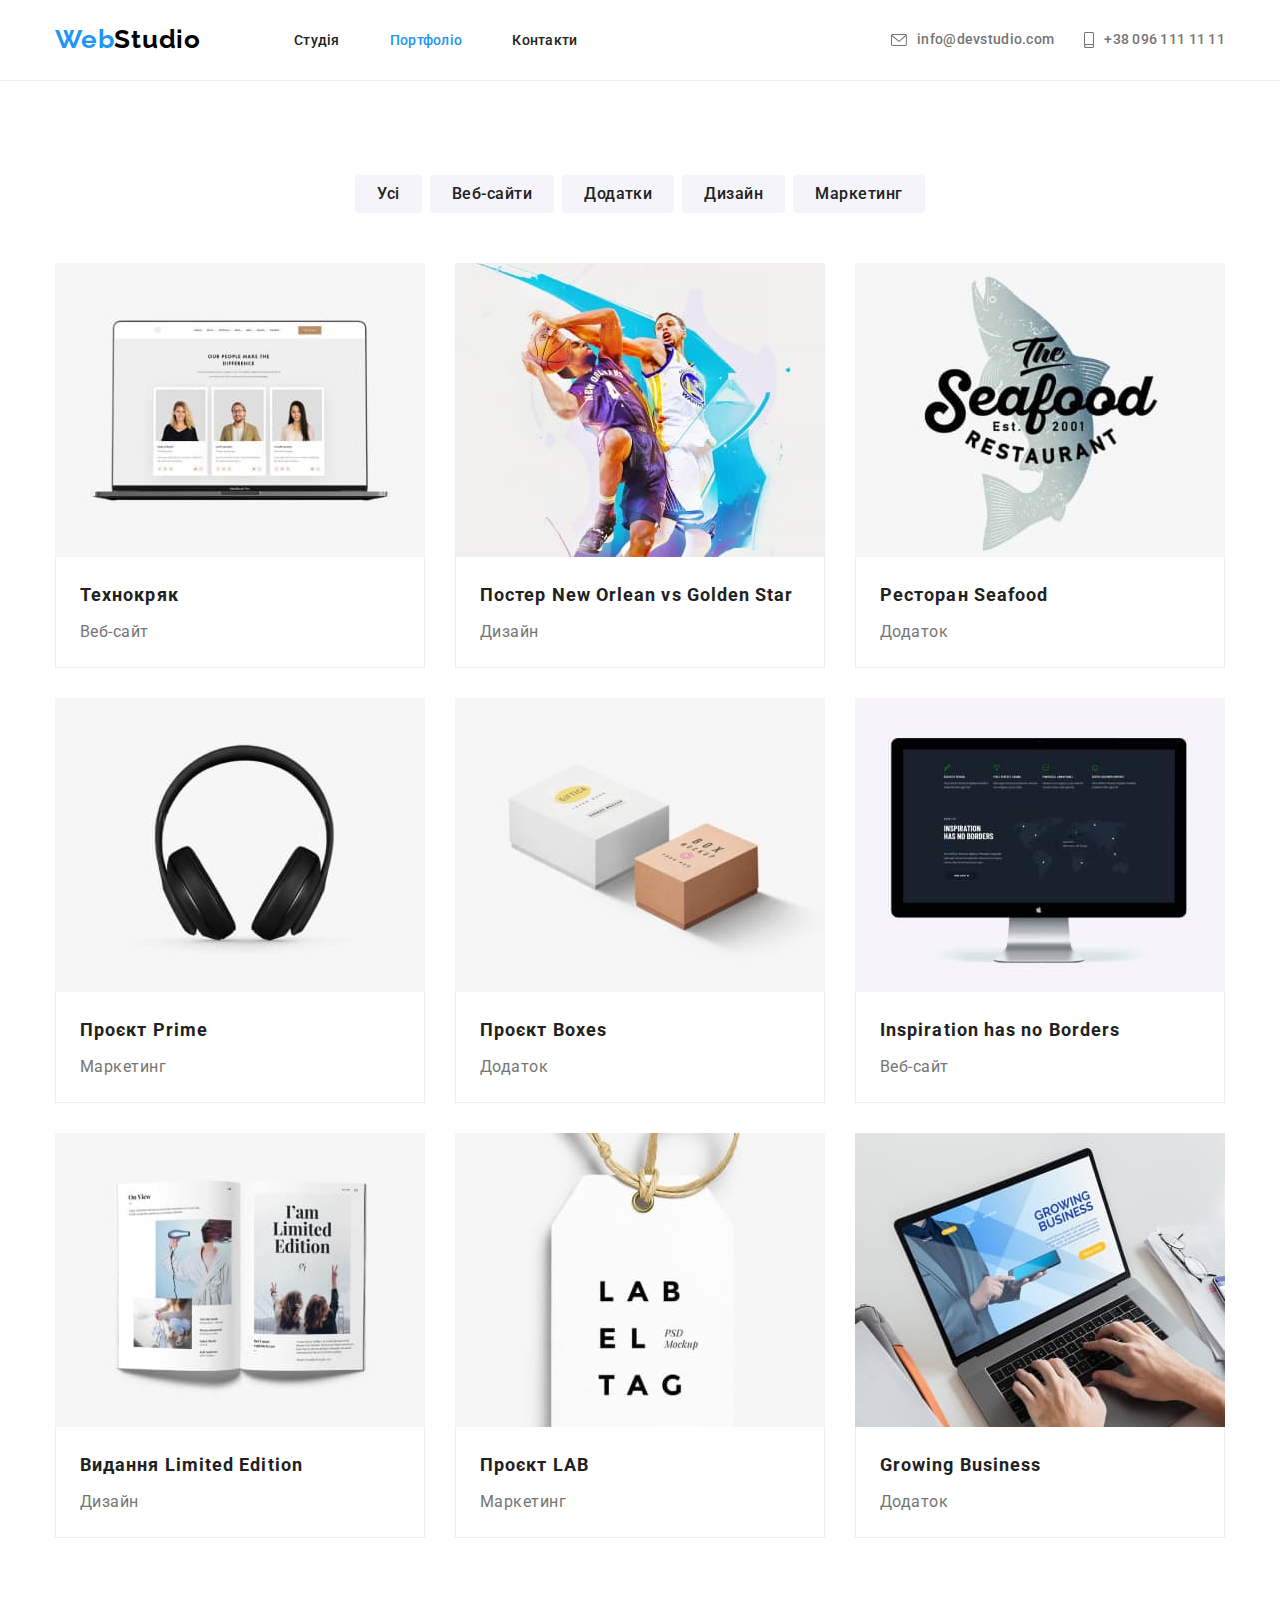
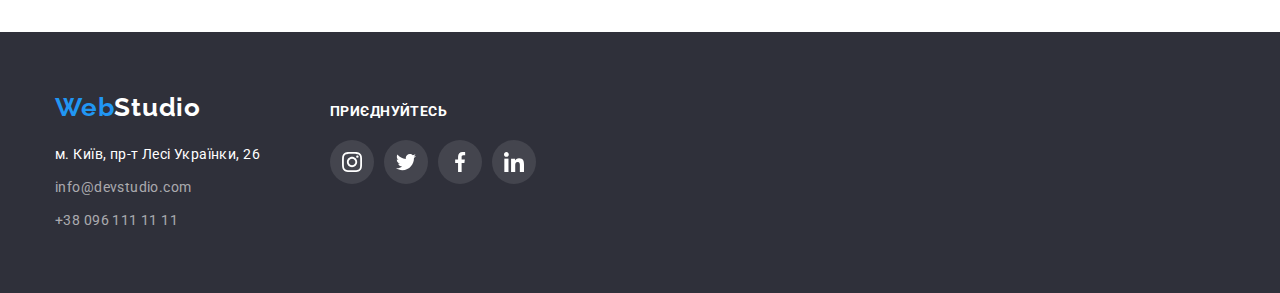
==== portfolio.html @ cfe0ca1d "added files" ====
<!DOCTYPE html>
<html lang="uk">
  <head>
    <meta charset="UTF-8" />
    <meta http-equiv="X-UA-Compatible" content="IE=edge" />
    <meta name="viewport" content="width=device-width, initial-scale=1.0" />
    <title>Portfolio</title>
    <link rel="preconnect" href="https://fonts.googleapis.com" />
    <link rel="preconnect" href="https://fonts.gstatic.com" crossorigin />
    <link
      href="https://fonts.googleapis.com/css2?family=Raleway:wght@700&family=Roboto:wght@400;500;700;900&display=swap"
      rel="stylesheet"
    />
    <link
      rel="stylesheet"
      href="https://cdn.jsdelivr.net/npm/modern-normalize@1.1.0/modern-normalize.min.css"
    />
    <link rel="stylesheet" href="./css/styles.css" />
  </head>
  <body>
    <header class="page-header">
      <div class="container page-header-container">
        <nav class="page-navigation">
          <a class="logo link" href="./index.html">
            <span class="start-logo">Web</span
            ><span class="end-logo">Studio </span>
          </a>
          <ul class="menu list">
            <li>
              <a class="menu-link link" href="./index.html">Студія</a>
            </li>
            <li>
              <a class="menu-link link current" href="./portfolio.html"
                >Портфоліо</a
              >
            </li>
            <li>
              <a class="menu-link link" href="#">Контакти</a>
            </li>
          </ul>
        </nav>
        <ul class="contact list">
          <li>
            <a
              class="contact-mail link"
              href="mailto:info@devstudio.com"
              target="_blank"
              rel="noopener noreferrer nofollow"
            >
              <svg class="contact-mail-icon" width="16" height="12">
                <use href="./images/sprite.svg#icon-envelope"></use>
              </svg>

              info@devstudio.com
            </a>
          </li>
          <li>
            <a
              class="contact-phone-number link"
              href="tel:+380961111111"
              target="_blank"
              rel="noopener noreferrer nofollow"
            >
              <svg class="contact-phone-icon" width="10" height="16">
                <use href="./images/sprite.svg#icon-smartphone"></use>
              </svg>

              +38 096 111 11 11
            </a>
          </li>
        </ul>
      </div>
    </header>
    <main>
      <section class="portfolio section">
        <div class="container">
          <h1 class="visually-hidden">Portfolio</h1>

          <ul class="filter-items list">
            <li>
              <button class="filter-open-btn" type="button">Усі</button>
            </li>
            <li>
              <button class="filter-open-btn" type="button">Веб-сайти</button>
            </li>
            <li>
              <button class="filter-open-btn" type="button">Додатки</button>
            </li>
            <li>
              <button class="filter-open-btn" type="button">Дизайн</button>
            </li>
            <li>
              <button class="filter-open-btn" type="button">Маркетинг</button>
            </li>
          </ul>

          <ul class="project-list list">
            <li class="project-item">
              <a class="project-item-link link" href="">
                <div class="project-card">
                  <img
                    src="./images/website.jpg"
                    alt="Веб-сайт"
                    width="370"
                    height="294"
                  />
                </div>
                <div class="project-item-descr">
                  <h2 class="project-title">Технокряк</h2>
                  <p class="project-descr">Веб-сайт</p>
                </div>
              </a>
            </li>

            <li class="project-item">
              <a class="project-item-link link" href="">
                <div class="project-card">
                  <img
                    src="./images/poster.jpg"
                    alt="Постер"
                    width="370"
                    height="294"
                  />
                </div>
                <div class="project-item-descr">
                  <h2 class="project-title">
                    Постер New Orlean vs Golden Star
                  </h2>
                  <p class="project-descr">Дизайн</p>
                </div>
              </a>
            </li>

            <li class="project-item">
              <a class="project-item-link link" href="">
                <div class="project-card">
                  <img
                    src="./images/rest.jpg"
                    alt="Додаток для ресторану"
                    width="370"
                    height="294"
                  />
                </div>
                <div class="project-item-descr">
                  <h2 class="project-title">Ресторан Seafood</h2>
                  <p class="project-descr">Додаток</p>
                </div>
              </a>
            </li>

            <li class="project-item">
              <a class="project-item-link link" href="">
                <div class="project-card">
                  <img
                    src="./images/earphones.jpg"
                    alt="Навушники"
                    width="370"
                    height="294"
                  />
                </div>
                <div class="project-item-descr">
                  <h2 class="project-title">Проєкт Prime</h2>
                  <p class="project-descr">Маркетинг</p>
                </div>
              </a>
            </li>

            <li class="project-item">
              <a class="project-item-link link" href="">
                <div class="project-card">
                  <img
                    src="./images/boxes.jpg"
                    alt="Додаток Коробки"
                    width="370"
                    height="294"
                  />
                </div>
                <div class="project-item-descr">
                  <h2 class="project-title">Проєкт Boxes</h2>
                  <p class="project-descr">Додаток</p>
                </div>
              </a>
            </li>

            <li class="project-item">
              <a class="project-item-link link" href="">
                <div class="project-card">
                  <img
                    src="./images/monoblok.jpg"
                    alt="Моноблок"
                    width="370"
                    height="294"
                  />
                </div>
                <div class="project-item-descr">
                  <h2 class="project-title">Inspiration has no Borders</h2>
                  <p class="project-descr">Веб-сайт</p>
                </div>
              </a>
            </li>

            <li class="project-item">
              <a class="project-item-link link" href="">
                <div class="project-card">
                  <img
                    src="./images/book.jpg"
                    alt="Книга"
                    width="370"
                    height="294"
                  />
                </div>
                <div class="project-item-descr">
                  <h2 class="project-title">Видання Limited Edition</h2>
                  <p class="project-descr">Дизайн</p>
                </div>
              </a>
            </li>

            <li class="project-item">
              <a class="project-item-link link" href="">
                <div class="project-card">
                  <img
                    src="./images/lab.jpg"
                    alt="Проєкт LAB"
                    width="370"
                    height="294"
                  />
                </div>
                <div class="project-item-descr">
                  <h2 class="project-title">Проєкт LAB</h2>
                  <p class="project-descr">Маркетинг</p>
                </div>
              </a>
            </li>

            <li class="project-item">
              <a class="project-item-link link" href="">
                <div class="project-card">
                  <img
                    src="./images/notebook.jpg"
                    alt="Ноутбук"
                    width="370"
                    height="294"
                  />
                </div>
                <div class="project-item-descr">
                  <h2 class="project-title">Growing Business</h2>
                  <p class="project-descr">Додаток</p>
                </div>
              </a>
            </li>
          </ul>
        </div>
      </section>
    </main>
    <footer class="footer-section">
      <div class="container">
        <div class="address-container">
          <div>
            <a class="project-item-link link" href="./index.html">
              <span class="start-logo">Web</span
              ><span class="footer-logo">Studio </span>
            </a>
            <address class="address-section">
              <ul class="list">
                <li class="footer-item">
                  <a
                    class="footer-address link"
                    href="https://goo.gl/maps/guukoqneZC2maSvj9"
                    target="_blank"
                    rel="noopener noreferrer nofollow"
                    >м. Київ, пр-т Лесі Українки, 26</a
                  >
                </li>
                <li class="footer-item">
                  <a
                    class="footer-contacts link"
                    href="mailto:info@devstudio.com"
                    target="_blank"
                    rel="noopener noreferrer nofollow"
                    >info@devstudio.com</a
                  >
                </li>
                <li class="footer-item">
                  <a
                    class="footer-contacts link"
                    href="tel:+380961111111"
                    target="_blank"
                    rel="noopener noreferrer nofollow"
                    >+38 096 111 11 11</a
                  >
                </li>
              </ul>
            </address>
          </div>
          <div class="footer-social-links">
            <strong class="footer-social-links-title">приєднуйтесь</strong>
            <ul class="footer-social-list list">
              <li class="footer-social-list-item">
                <a href="" class="footer-social-list-link">
                  <svg
                    lang="en"
                    aria-label="instagram icon"
                    class="footer-social-list-icon"
                  >
                    <use href="./images/sprite.svg#icon-instagram-footer"></use>
                  </svg>
                </a>
              </li>
              <li class="footer-social-list-item">
                <a href="" class="footer-social-list-link">
                  <svg
                    lang="en"
                    aria-label="twitter icon"
                    class="footer-social-list-icon"
                  >
                    <use href="./images/sprite.svg#icon-twitter-footer"></use>
                  </svg>
                </a>
              </li>
              <li class="footer-social-list-item">
                <a href="" class="footer-social-list-link">
                  <svg
                    lang="en"
                    aria-label="facebook icon"
                    class="footer-social-list-icon"
                  >
                    <use href="./images/sprite.svg#icon-facebook-footer"></use>
                  </svg>
                </a>
              </li>
              <li class="footer-social-list-item">
                <a href="" class="footer-social-list-link">
                  <svg
                    lang="en"
                    aria-label="linkedin icon"
                    class="footer-social-list-icon"
                  >
                    <use href="./images/sprite.svg#icon-linkedin-footer"></use>
                  </svg>
                </a>
              </li>
            </ul>
          </div>
        </div>
      </div>
    </footer>
  </body>
</html>
---- css/styles.css ----
:root {
  --accent-color: #2196f3;
  --primary-font: 'Roboto', sans-serif;
  --secondary-font: 'Raleway', sans-serif;
  --primary-text-color: #212121;
  --secondary-text-color: #757575;
  --main-color: #fff;
  --logo-color: #000;
  --background-active-btn: #188ce8;
  --footer-contacts-text: rgba(255, 255, 255, 0.6);
  --secondary-background-color: #2f303a;
  --team-section-bgc: #f5f4fa;
  --boder-color: #eeeeee;
  --card-gap: 30px;
  --hero-bcg-color: #c4c4c4;
  --social-icon-color-team: #afb1b8;
}

h1,
h2,
h3,
h4,
p {
  margin-top: 0;
  margin-bottom: 0;
}

ul,
ol {
  margin-top: 0;
  margin-bottom: 0;
  padding-left: 0;
}

address {
  font-style: normal;
}

.link {
  text-decoration: none;
}
.list {
  list-style: none;
}
img {
  display: block;
  max-width: 100%;
  height: auto;
}
button {
  cursor: pointer;
}
body {
  font-family: var(--primary-font);
  font-size: 14px;
  line-height: 1.19;
  letter-spacing: 0.03em;

  color: var(--primary-text-color);
  background-color: var(--main-color);
}

.container {
  width: 1200px;
  margin-left: auto;
  margin-right: auto;
  padding-left: 15px;
  padding-right: 15px;
}

.section {
  padding-top: 94px;
  padding-bottom: 94px;
}

.visually-hidden {
  position: absolute;
  white-space: nowrap;
  width: 1px;
  height: 1px;
  overflow: hidden;
  border: 0;
  padding: 0;
  clip: rect(0 0 0 0);
  clip-path: inset(50%);
  margin: -1px;
}

/* Logo */

.start-logo,
.end-logo,
.footer-logo {
  font-family: var(--secondary-font);
  font-weight: 700;
  font-size: 26px;
  letter-spacing: 0.03em;
  color: var(--accent-color);
}
.end-logo {
  color: var(--logo-color);
}

.footer-logo {
  color: var(--main-color);
}

.logo {
  padding-top: 24px;
  padding-bottom: 25px;
  margin-right: 93px;
}

/* Menu */

.page-navigation {
  display: flex;
  align-items: center;
}

.menu {
  display: flex;
  column-gap: 50px;
}

.menu .link.current {
  color: var(--accent-color);
}

.menu-link {
  font-weight: 500;
  line-height: 1.14;
  letter-spacing: 0.02em;
  color: var(--primary-text-color);
  padding-top: 32px;
  padding-bottom: 32px;
}
.menu-link:hover,
.menu-link:focus {
  color: var(--accent-color);
}

/* Header contacts */

.page-header {
  border-bottom: 1px solid #ececec;
}

.page-header-container {
  display: flex;
  align-items: center;
}

.contact-mail,
.contact-phone-number {
  display: flex;
  align-items: center;
  font-weight: 500;
  line-height: 1.14;
  letter-spacing: 0.02em;
  color: var(--secondary-text-color);
  padding-top: 32px;
  padding-bottom: 32px;
  fill: currentColor;
}
.contact-mail:hover,
.contact-mail:focus {
  color: var(--accent-color);
}

.contact-phone-number:hover,
.contact-phone-number:focus {
  color: var(--accent-color);
}

.contact {
  display: flex;
  margin-left: auto;
  column-gap: 30px;
}

.contact-mail-icon {
  margin-right: 10px;
  fill: var(--secondary-text-color);
}

.contact-mail:hover .contact-mail-icon,
.contact-mail:focus .contact-mail-icon {
  fill: var(--accent-color);
}
.contact-phone-icon {
  margin-right: 10px;
  fill: var(--secondary-text-color);
}

.contact-phone-number:hover .contact-phone-icon,
.contact-phone-number:focus .contact-phone-icon {
  fill: var(--accent-color);
}

/* Hero */

.hero-section {
  padding-bottom: 200px;
  padding-top: 200px;
  text-align: center;
  background-color: var(--secondary-background-color);
}

.overlay {
  max-width: 1600px;
  min-height: 600px;
  margin-left: auto;
  margin-right: auto;
  background-color: var(--hero-bcg-color);
  background-image: linear-gradient(rgba(47, 48, 58, 0.4), rgba(47, 48, 58, 0.4)),
    url(../images/heroimg.jpg);
  background-size: cover;
  background-position: center;
}
.hero-title {
  font-weight: 900;
  font-size: 44px;
  line-height: 1.36;
  text-align: center;
  letter-spacing: 0.06em;
  text-transform: uppercase;
  color: var(--main-color);
  width: 696px;
  margin-left: auto;
  margin-right: auto;
  margin-bottom: 30px;
}
/* 
.hero-section-nav {
  display: flex;
  align-items: center;
  flex-direction: column;
} */
/* Button */

.modal-open-btn {
  font-weight: 700;
  font-size: 16px;
  line-height: 1.88;
  letter-spacing: 0.06em;
  color: var(--main-color);
  background: var(--background-active-btn);
  border: none;
  border-radius: 4px;
  padding: 10px 32px;
}
.modal-open-btn:hover,
.modal-open-btn:focus {
  background: var(--background-active-btn);
  box-shadow: 0px 4px 4px rgba(0, 0, 0, 0.15);
  border-radius: 4px;
}

/* Features */

.advantages-section {
  padding-top: 94px;
}
.features {
  display: flex;
  gap: 30px;
}

.feature-item {
  flex-basis: calc((100%-90px) / 4);
}
.feature-title {
  font-weight: 700;
  font-size: 14px;
  line-height: 1.14;
  text-transform: uppercase;
  margin-bottom: 10px;
}

.feature-descr {
  line-height: 1.71;
  color: var(--secondary-text-color);
}

.feature-card {
  display: flex;
  justify-content: center;
  align-items: center;
  height: 120px;
  background-color: var(--team-section-bgc);
  margin-bottom: 30px;
  border-radius: 4px;
}

.feature-card:hover,
.feature-card:focus {
  box-shadow: 0px 4px 4px rgba(0, 0, 0, 0.25);
}

/* About */

.about-section {
  padding-top: 94px;
}

.boxes {
  display: flex;
  gap: 30px;
}

.box-item {
  flex-basis: calc((100%-60px) / 3);
}
/* Team */

.team {
  display: flex;
  gap: 30px;
}

.team-section {
  background-color: var(--team-section-bgc);
}

.section-title {
  font-weight: 700;
  font-size: 36px;
  line-height: 1.17;
  letter-spacing: 0.03em;
  margin-bottom: 50px;
  text-align: center;
}

.team-card-title {
  font-weight: 500;
  font-size: 16px;
  letter-spacing: 0.03em;
  margin-bottom: 10px;
  text-align: center;
}
.team-card-descr {
  font-size: 16px;
  letter-spacing: 0.03em;
  color: var(--secondary-text-color);
  text-align: center;
  margin-bottom: 16px;
}

.team-item {
  flex-basis: calc((100%-90px / 4));
  border: 1px solid var(--boder-color);

  box-shadow: 0px 1px 3px rgba(0, 0, 0, 0.12), 0px 1px 1px rgba(0, 0, 0, 0.14),
    0px 2px 1px rgba(0, 0, 0, 0.2);
  border-radius: 0px 0px 4px 4px;

  background-color: var(--main-color);
}

.team-card-text {
  padding-top: 30px;
  padding-bottom: 30px;
}

.team-card {
  background-color: var(--main-color);
}

.social-list-icon {
  width: 20px;
  height: 20px;
  fill: var(--social-icon-color-team);
}

.social-list {
  display: flex;
  justify-content: center;
  column-gap: 10px;
}

.social-list-link {
  display: flex;
  align-items: center;
  justify-content: center;
  width: 44px;
  height: 44px;
  border-radius: 50%;
  background-color: var(--main-color);
}

.social-list-link:hover,
.social-list-link:focus {
  background-color: var(--accent-color);
}
.social-list-link:hover .social-list-icon,
.social-list-link:focus .social-list-icon {
  fill: var(--main-color);
}

/* Clients */

.clients-list {
  display: flex;
  justify-content: center;
  align-items: center;
  column-gap: 30px;
}

.clients-items {
  display: flex;
  justify-content: center;
  align-items: center;
  width: 170px;
  height: 92px;
  border-radius: 4px;
  border: 1px solid var(--social-icon-color-team);
}

.clients-list-link {
  fill: currentColor;
}
.clients-list-link:hover,
.clients-list-link:focus {
  fill: var(--accent-color);
}

.clients-list-icon {
  color: var(--social-icon-color-team);
}
/* Footer */

.footer-address,
.footer-contacts {
  line-height: 1.71;
  color: var(--main-color);
}
.footer-contacts {
  color: var(--footer-contacts-text);
}
.footer-contacts:hover,
.footer-contacts:focus {
  color: var(--accent-color);
}

.footer-address:hover,
.footer-address:focus {
  color: var(--accent-color);
}
.footer-section {
  background-color: var(--secondary-background-color);
  padding-top: 60px;
  padding-bottom: 60px;
}

.address-section {
  margin-top: 20px;
}

.address-container {
  display: flex;
  align-items: baseline;
}

.footer-item:not(:last-child) {
  margin-bottom: 9px;
}

.footer-social-links-title {
  font-weight: 700;
  font-size: 14px;
  line-height: 1.14;
  text-transform: uppercase;
  color: var(--main-color);
  margin-bottom: 20px;
}

.footer-social-list-icon {
  width: 20px;
  height: 20px;
  fill: var(--main-color);
}

.footer-social-list {
  display: flex;
  justify-content: center;
  column-gap: 10px;
  margin-top: 20px;
}

.footer-social-list-link {
  display: flex;
  align-items: center;
  justify-content: center;
  width: 44px;
  height: 44px;
  border-radius: 50%;
  background-color: rgba(255, 255, 255, 0.1);
}

.footer-social-list-link:hover,
.footer-social-list-link:focus {
  background-color: var(--accent-color);
}
.footer-social-list-link:hover .footer-social-list-icon,
.footer-social-list-link:focus .footer-social-list-icon {
  fill: var(--main-color);
}

.footer-social-links {
  margin-left: 70px;
}
/* Portfolio page */

.filter-open-btn {
  font-weight: 500;
  font-size: 16px;
  line-height: 1.63;
  letter-spacing: 0.03em;
  color: var(--primary-text-color);
  background-color: var(--team-section-bgc);
  display: flex;
  border-radius: 4px;
  border: none;
  padding: 6px 22px;
}
.filter-open-btn:hover,
.filter-open-btn:focus {
  color: var(--main-color);
  background: var(--accent-color);
  box-shadow: 0px 3px 1px rgba(0, 0, 0, 0.1), 0px 1px 2px rgba(0, 0, 0, 0.08),
    0px 2px 2px rgba(0, 0, 0, 0.12);
}

.project-title {
  font-weight: 700;
  font-size: 18px;
  line-height: 2;
  letter-spacing: 0.06em;
  color: var(--primary-text-color);
  margin-bottom: 4px;
  margin-right: auto;
}
.project-descr {
  line-height: 1.88;
  margin-right: auto;
}

.filter-items {
  display: flex;
  justify-content: center;
  gap: 8px;
  margin-bottom: 50px;
}

.project-list {
  display: flex;
  flex-wrap: wrap;
  gap: 30px;
}

.project-item {
  flex-basis: calc(100% -60px / 3);
}

.project-descr {
  font-size: 16px;
  letter-spacing: 0.03em;
  color: var(--secondary-text-color);
}

.project-item-descr {
  padding: 20px 24px;
  border: 1px solid var(--boder-color);
  border-top: none;
}

.project-item-link {
  display: block;
}

.project-item-link:hover,
.project-item-link:focus {
  box-shadow: 0px 1px 1px rgba(0, 0, 0, 0.12), 0px 4px 4px rgba(0, 0, 0, 0.06),
    1px 4px 6px rgba(0, 0, 0, 0.16);
}
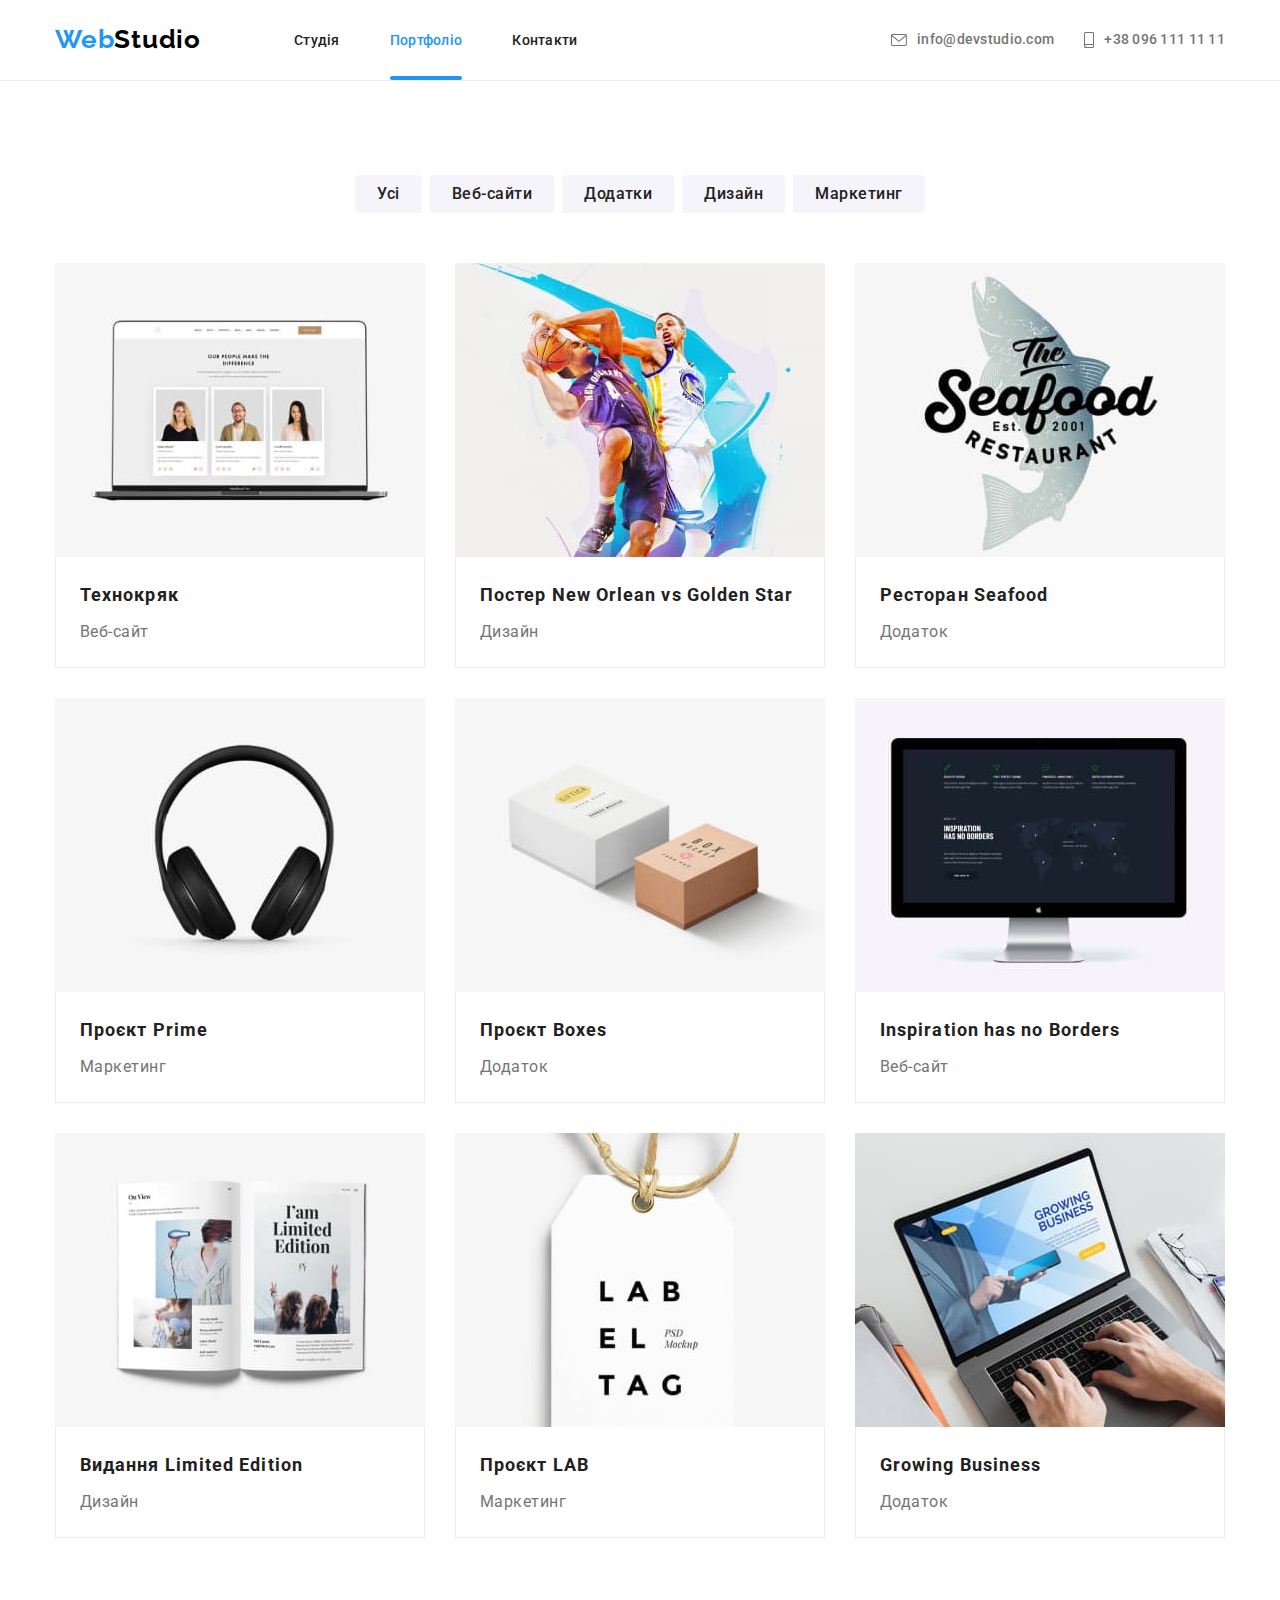
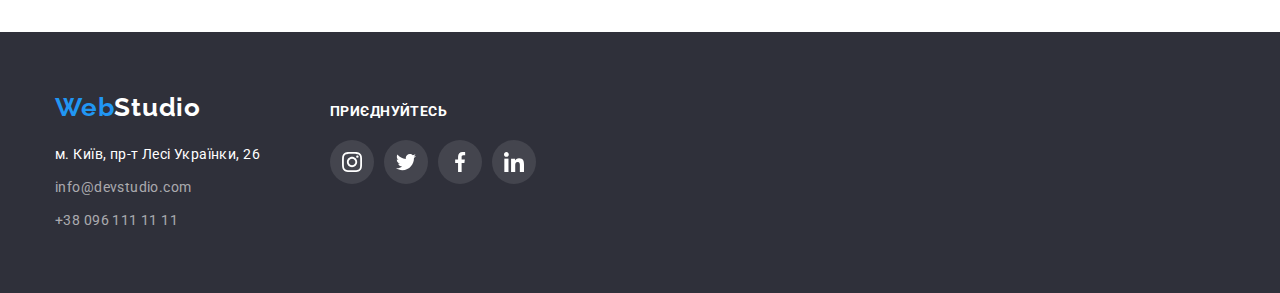
==== commit 840b3ac2: "updated files" ====
--- a/portfolio.html
+++ b/portfolio.html
@@ -9,12 +9,10 @@
     <link rel="preconnect" href="https://fonts.gstatic.com" crossorigin />
     <link
       href="https://fonts.googleapis.com/css2?family=Raleway:wght@700&family=Roboto:wght@400;500;700;900&display=swap"
-      rel="stylesheet"
-    />
+      rel="stylesheet" />
     <link
       rel="stylesheet"
-      href="https://cdn.jsdelivr.net/npm/modern-normalize@1.1.0/modern-normalize.min.css"
-    />
+      href="https://cdn.jsdelivr.net/npm/modern-normalize@1.1.0/modern-normalize.min.css" />
     <link rel="stylesheet" href="./css/styles.css" />
   </head>
   <body>
@@ -45,8 +43,7 @@
               class="contact-mail link"
               href="mailto:info@devstudio.com"
               target="_blank"
-              rel="noopener noreferrer nofollow"
-            >
+              rel="noopener noreferrer nofollow">
               <svg class="contact-mail-icon" width="16" height="12">
                 <use href="./images/sprite.svg#icon-envelope"></use>
               </svg>
@@ -59,8 +56,7 @@
               class="contact-phone-number link"
               href="tel:+380961111111"
               target="_blank"
-              rel="noopener noreferrer nofollow"
-            >
+              rel="noopener noreferrer nofollow">
               <svg class="contact-phone-icon" width="10" height="16">
                 <use href="./images/sprite.svg#icon-smartphone"></use>
               </svg>
@@ -102,8 +98,12 @@
                     src="./images/website.jpg"
                     alt="Веб-сайт"
                     width="370"
-                    height="294"
-                  />
+                    height="294" />
+                  <p class="project-item-overlay">
+                    Ресурс пропонує комплексні пропозиції з різним рівнем
+                    функціоналу та сервісів. Все це дозволить відвідувачу
+                    отримати вичерпні відомості про компанію чи приватну особу.
+                  </p>
                 </div>
                 <div class="project-item-descr">
                   <h2 class="project-title">Технокряк</h2>
@@ -119,8 +119,12 @@
                     src="./images/poster.jpg"
                     alt="Постер"
                     width="370"
-                    height="294"
-                  />
+                    height="294" />
+                  <p class="project-item-overlay">
+                    Ресурс пропонує комплексні пропозиції з різним рівнем
+                    функціоналу та сервісів. Все це дозволить відвідувачу
+                    отримати вичерпні відомості про компанію чи приватну особу.
+                  </p>
                 </div>
                 <div class="project-item-descr">
                   <h2 class="project-title">
@@ -138,8 +142,12 @@
                     src="./images/rest.jpg"
                     alt="Додаток для ресторану"
                     width="370"
-                    height="294"
-                  />
+                    height="294" />
+                  <p class="project-item-overlay">
+                    Ресурс пропонує комплексні пропозиції з різним рівнем
+                    функціоналу та сервісів. Все це дозволить відвідувачу
+                    отримати вичерпні відомості про компанію чи приватну особу.
+                  </p>
                 </div>
                 <div class="project-item-descr">
                   <h2 class="project-title">Ресторан Seafood</h2>
@@ -155,8 +163,12 @@
                     src="./images/earphones.jpg"
                     alt="Навушники"
                     width="370"
-                    height="294"
-                  />
+                    height="294" />
+                  <p class="project-item-overlay">
+                    Ресурс пропонує комплексні пропозиції з різним рівнем
+                    функціоналу та сервісів. Все це дозволить відвідувачу
+                    отримати вичерпні відомості про компанію чи приватну особу.
+                  </p>
                 </div>
                 <div class="project-item-descr">
                   <h2 class="project-title">Проєкт Prime</h2>
@@ -172,8 +184,12 @@
                     src="./images/boxes.jpg"
                     alt="Додаток Коробки"
                     width="370"
-                    height="294"
-                  />
+                    height="294" />
+                  <p class="project-item-overlay">
+                    Ресурс пропонує комплексні пропозиції з різним рівнем
+                    функціоналу та сервісів. Все це дозволить відвідувачу
+                    отримати вичерпні відомості про компанію чи приватну особу.
+                  </p>
                 </div>
                 <div class="project-item-descr">
                   <h2 class="project-title">Проєкт Boxes</h2>
@@ -189,8 +205,12 @@
                     src="./images/monoblok.jpg"
                     alt="Моноблок"
                     width="370"
-                    height="294"
-                  />
+                    height="294" />
+                  <p class="project-item-overlay">
+                    Ресурс пропонує комплексні пропозиції з різним рівнем
+                    функціоналу та сервісів. Все це дозволить відвідувачу
+                    отримати вичерпні відомості про компанію чи приватну особу.
+                  </p>
                 </div>
                 <div class="project-item-descr">
                   <h2 class="project-title">Inspiration has no Borders</h2>
@@ -206,8 +226,12 @@
                     src="./images/book.jpg"
                     alt="Книга"
                     width="370"
-                    height="294"
-                  />
+                    height="294" />
+                  <p class="project-item-overlay">
+                    Ресурс пропонує комплексні пропозиції з різним рівнем
+                    функціоналу та сервісів. Все це дозволить відвідувачу
+                    отримати вичерпні відомості про компанію чи приватну особу.
+                  </p>
                 </div>
                 <div class="project-item-descr">
                   <h2 class="project-title">Видання Limited Edition</h2>
@@ -223,8 +247,12 @@
                     src="./images/lab.jpg"
                     alt="Проєкт LAB"
                     width="370"
-                    height="294"
-                  />
+                    height="294" />
+                  <p class="project-item-overlay">
+                    Ресурс пропонує комплексні пропозиції з різним рівнем
+                    функціоналу та сервісів. Все це дозволить відвідувачу
+                    отримати вичерпні відомості про компанію чи приватну особу.
+                  </p>
                 </div>
                 <div class="project-item-descr">
                   <h2 class="project-title">Проєкт LAB</h2>
@@ -240,8 +268,12 @@
                     src="./images/notebook.jpg"
                     alt="Ноутбук"
                     width="370"
-                    height="294"
-                  />
+                    height="294" />
+                  <p class="project-item-overlay">
+                    Ресурс пропонує комплексні пропозиції з різним рівнем
+                    функціоналу та сервісів. Все це дозволить відвідувачу
+                    отримати вичерпні відомості про компанію чи приватну особу.
+                  </p>
                 </div>
                 <div class="project-item-descr">
                   <h2 class="project-title">Growing Business</h2>
@@ -301,8 +333,7 @@
                   <svg
                     lang="en"
                     aria-label="instagram icon"
-                    class="footer-social-list-icon"
-                  >
+                    class="footer-social-list-icon">
                     <use href="./images/sprite.svg#icon-instagram-footer"></use>
                   </svg>
                 </a>
@@ -312,8 +343,7 @@
                   <svg
                     lang="en"
                     aria-label="twitter icon"
-                    class="footer-social-list-icon"
-                  >
+                    class="footer-social-list-icon">
                     <use href="./images/sprite.svg#icon-twitter-footer"></use>
                   </svg>
                 </a>
@@ -323,8 +353,7 @@
                   <svg
                     lang="en"
                     aria-label="facebook icon"
-                    class="footer-social-list-icon"
-                  >
+                    class="footer-social-list-icon">
                     <use href="./images/sprite.svg#icon-facebook-footer"></use>
                   </svg>
                 </a>
@@ -334,8 +363,7 @@
                   <svg
                     lang="en"
                     aria-label="linkedin icon"
-                    class="footer-social-list-icon"
-                  >
+                    class="footer-social-list-icon">
                     <use href="./images/sprite.svg#icon-linkedin-footer"></use>
                   </svg>
                 </a>
--- a/css/styles.css
+++ b/css/styles.css
@@ -14,6 +14,7 @@
   --card-gap: 30px;
   --hero-bcg-color: #c4c4c4;
   --social-icon-color-team: #afb1b8;
+  --transition-dur-and-func: 250ms cubic-bezier(0.4, 0, 0.2, 1);
 }
 
 h1,
@@ -134,12 +135,24 @@
   color: var(--primary-text-color);
   padding-top: 32px;
   padding-bottom: 32px;
+  transition: color var(--transition-dur-and-func);
+  position: relative;
 }
 .menu-link:hover,
 .menu-link:focus {
   color: var(--accent-color);
 }
 
+.current::after {
+  content: '';
+  position: absolute;
+  bottom: 0;
+  left: 0;
+  width: 100%;
+  height: 4px;
+  border-radius: 2px;
+  background-color: var(--accent-color);
+}
 /* Header contacts */
 
 .page-header {
@@ -162,6 +175,7 @@
   padding-top: 32px;
   padding-bottom: 32px;
   fill: currentColor;
+  transition: color var(--transition-dur-and-func);
 }
 .contact-mail:hover,
 .contact-mail:focus {
@@ -182,6 +196,7 @@
 .contact-mail-icon {
   margin-right: 10px;
   fill: var(--secondary-text-color);
+  transition: fill var(--transition-dur-and-func);
 }
 
 .contact-mail:hover .contact-mail-icon,
@@ -191,6 +206,7 @@
 .contact-phone-icon {
   margin-right: 10px;
   fill: var(--secondary-text-color);
+  transition: fill var(--transition-dur-and-func);
 }
 
 .contact-phone-number:hover .contact-phone-icon,
@@ -207,7 +223,7 @@
   background-color: var(--secondary-background-color);
 }
 
-.overlay {
+.hero-overlay {
   max-width: 1600px;
   min-height: 600px;
   margin-left: auto;
@@ -231,12 +247,7 @@
   margin-right: auto;
   margin-bottom: 30px;
 }
-/* 
-.hero-section-nav {
-  display: flex;
-  align-items: center;
-  flex-direction: column;
-} */
+
 /* Button */
 
 .modal-open-btn {
@@ -249,12 +260,13 @@
   border: none;
   border-radius: 4px;
   padding: 10px 32px;
+  transition: background-color var(--transition-dur-and-func),
+    box-shadow var(--transition-dur-and-func);
 }
 .modal-open-btn:hover,
 .modal-open-btn:focus {
-  background: var(--background-active-btn);
+  background-color: var(--background-active-btn);
   box-shadow: 0px 4px 4px rgba(0, 0, 0, 0.15);
-  border-radius: 4px;
 }
 
 /* Features */
@@ -291,6 +303,7 @@
   background-color: var(--team-section-bgc);
   margin-bottom: 30px;
   border-radius: 4px;
+  transition: box-shadow var(--transition-dur-and-func);
 }
 
 .feature-card:hover,
@@ -311,6 +324,27 @@
 
 .box-item {
   flex-basis: calc((100%-60px) / 3);
+  position: relative;
+  overflow: hidden;
+  z-index: 100;
+}
+
+.about-item-overlay {
+  display: flex;
+  align-items: center;
+  justify-content: center;
+  position: absolute;
+  font-family: var(--primary-font);
+  font-weight: 700;
+  line-height: 1.14;
+  color: var(--main-color);
+  text-transform: uppercase;
+  background-color: rgba(47, 48, 58, 0.8);
+  box-shadow: 0px 4px 4px rgba(0, 0, 0, 0.25);
+  width: 370px;
+  height: 70px;
+  bottom: 0;
+  right: 0;
 }
 /* Team */
 
@@ -371,6 +405,7 @@
   width: 20px;
   height: 20px;
   fill: var(--social-icon-color-team);
+  transition: fill var(--transition-dur-and-func);
 }
 
 .social-list {
@@ -387,6 +422,7 @@
   height: 44px;
   border-radius: 50%;
   background-color: var(--main-color);
+  transition: background-color var(--transition-dur-and-func);
 }
 
 .social-list-link:hover,
@@ -415,10 +451,18 @@
   height: 92px;
   border-radius: 4px;
   border: 1px solid var(--social-icon-color-team);
+  transition: border var(--transition-dur-and-func), fill var(--transition-dur-and-func);
+}
+
+.clients-items:hover,
+.clients-items:focus {
+  border: 1px solid var(--accent-color);
+  fill: var(--accent-color);
 }
 
 .clients-list-link {
-  fill: currentColor;
+  fill: var(--social-icon-color-team);
+  transition: fill var(--transition-dur-and-func);
 }
 .clients-list-link:hover,
 .clients-list-link:focus {
@@ -426,14 +470,21 @@
 }
 
 .clients-list-icon {
-  color: var(--social-icon-color-team);
-}
+  transition: fill var(--transition-dur-and-func);
+}
+
+.clients-list-link:hover .clients-list-icon,
+.clients-list-link:focus .clients-list-icon {
+  fill: var(--accent-color);
+}
+
 /* Footer */
 
 .footer-address,
 .footer-contacts {
   line-height: 1.71;
   color: var(--main-color);
+  transition: color var(--transition-dur-and-func);
 }
 .footer-contacts {
   color: var(--footer-contacts-text);
@@ -479,6 +530,7 @@
   width: 20px;
   height: 20px;
   fill: var(--main-color);
+  transition: fill var(--transition-dur-and-func);
 }
 
 .footer-social-list {
@@ -496,6 +548,7 @@
   height: 44px;
   border-radius: 50%;
   background-color: rgba(255, 255, 255, 0.1);
+  transition: background-color var(--transition-dur-and-func);
 }
 
 .footer-social-list-link:hover,
@@ -523,11 +576,13 @@
   border-radius: 4px;
   border: none;
   padding: 6px 22px;
+  transition: color var(--transition-dur-and-func), background-color var(--transition-dur-and-func),
+    box-shadow var(--transition-dur-and-func);
 }
 .filter-open-btn:hover,
 .filter-open-btn:focus {
   color: var(--main-color);
-  background: var(--accent-color);
+  background-color: var(--accent-color);
   box-shadow: 0px 3px 1px rgba(0, 0, 0, 0.1), 0px 1px 2px rgba(0, 0, 0, 0.08),
     0px 2px 2px rgba(0, 0, 0, 0.12);
 }
@@ -577,6 +632,7 @@
 
 .project-item-link {
   display: block;
+  transition: box-shadow var(--transition-dur-and-func);
 }
 
 .project-item-link:hover,
@@ -584,3 +640,75 @@
   box-shadow: 0px 1px 1px rgba(0, 0, 0, 0.12), 0px 4px 4px rgba(0, 0, 0, 0.06),
     1px 4px 6px rgba(0, 0, 0, 0.16);
 }
+
+.project-item-overlay {
+  position: absolute;
+  top: 0;
+  left: 0;
+  font-family: var(--primary-font);
+  font-size: 18px;
+  line-height: 1.56;
+  letter-spacing: 0.03em;
+  color: var(--main-color);
+  padding: 63px 24px;
+  width: 100%;
+  height: 100%;
+  transform: translateY(100%);
+  transition: transform var(--transition-dur-and-func);
+}
+
+.project-card {
+  position: relative;
+  overflow: hidden;
+}
+
+.project-item-link:hover .project-item-overlay,
+.project-item-link:focus .project-item-overlay {
+  background: rgba(33, 150, 243, 0.9);
+  transform: translateY(0%);
+}
+
+.backdrop {
+  position: fixed;
+  top: 0;
+  left: 0;
+  width: 100%;
+  height: 100%;
+  background-color: rgba(0, 0, 0, 0.2);
+  z-index: 100;
+
+  transition: opacity 500ms ease, visibility 500ms ease;
+}
+
+.modal {
+  position: absolute;
+  top: 50%;
+  left: 50%;
+  transform: translate(-50%, -50%);
+  width: 528px;
+  height: 581px;
+  background-color: var(--main-color);
+}
+
+.close-modal-btn {
+  position: absolute;
+  top: 8px;
+  right: 8px;
+  display: flex;
+  align-items: center;
+  justify-content: center;
+  width: 30px;
+  height: 30px;
+  border-radius: 50%;
+  background-color: transparent;
+  border: 1px solid rgba(0, 0, 0, 0.1);
+  padding: 0;
+  /* transform: scale(0.75);
+  transform: rotate(-45deg); */
+}
+
+.backdrop.is-hidden {
+  visibility: hidden;
+  opacity: 0;
+  pointer-events: none;
+}
